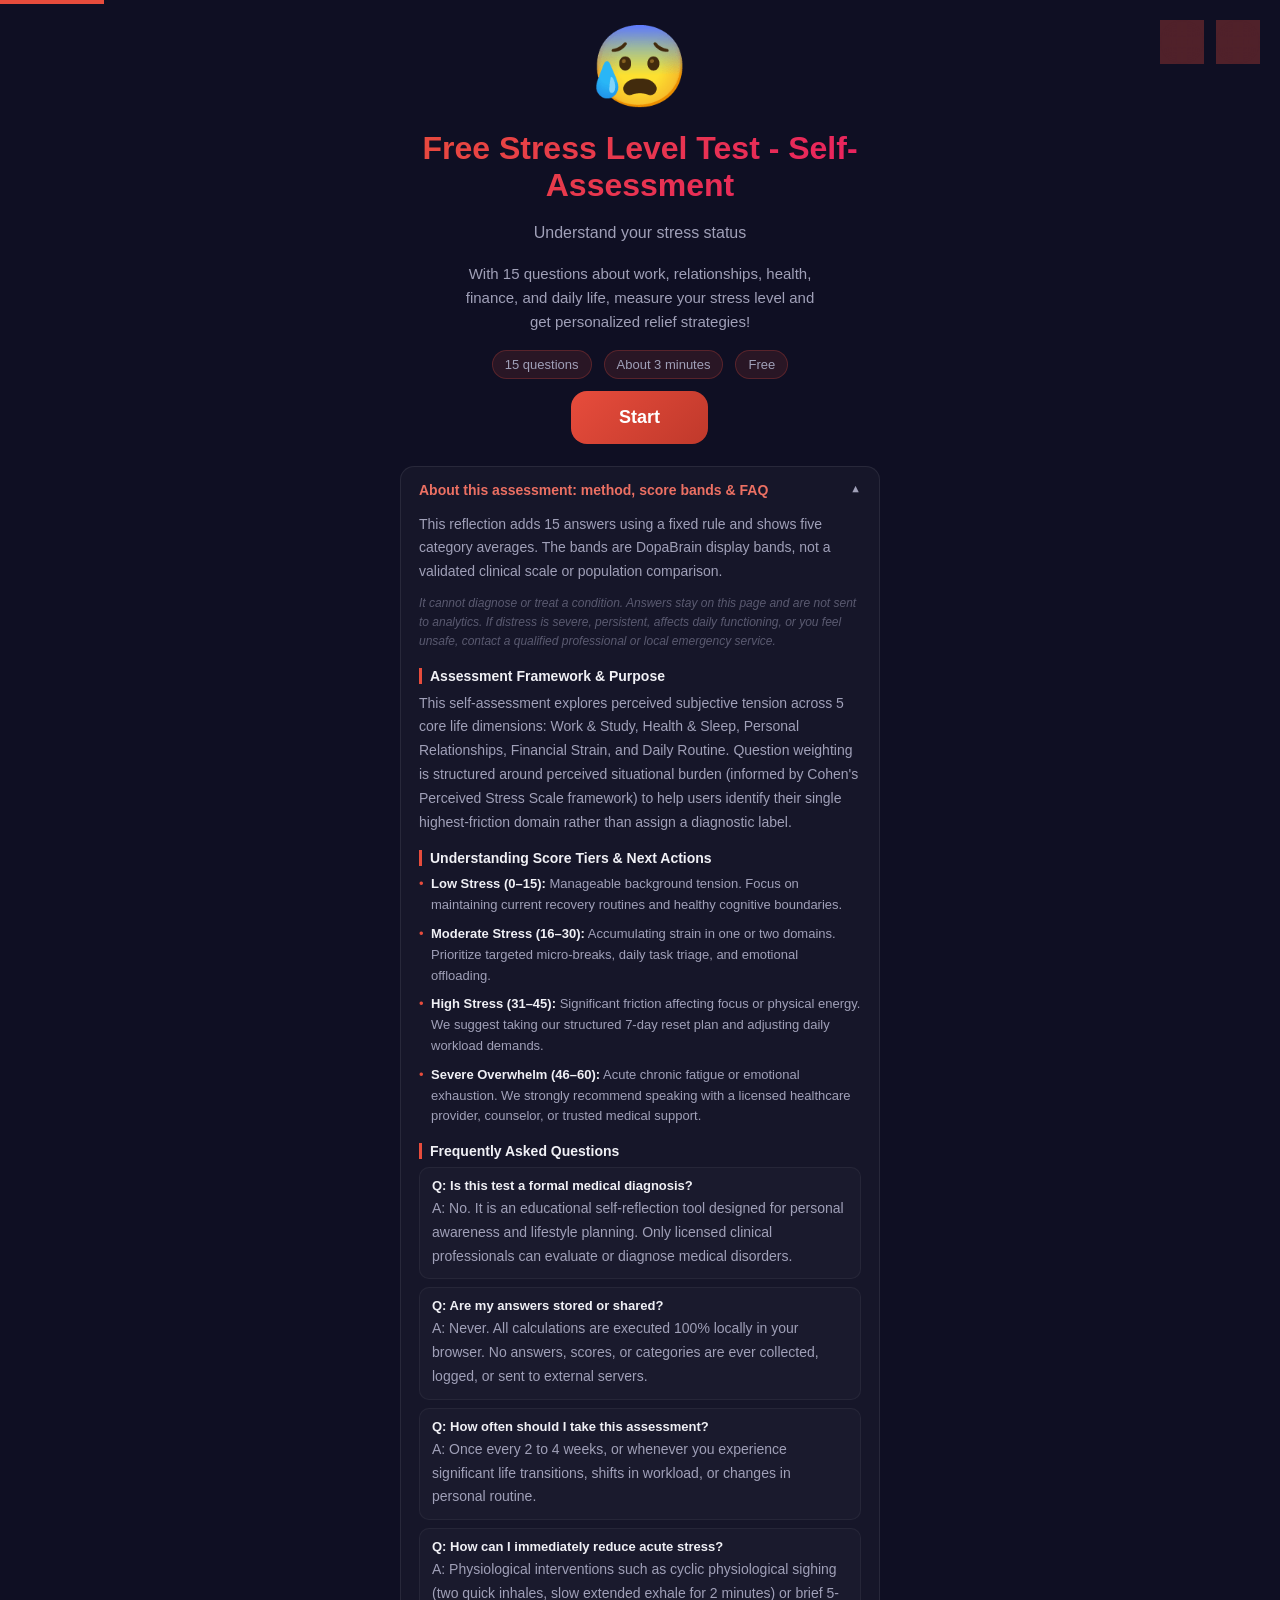
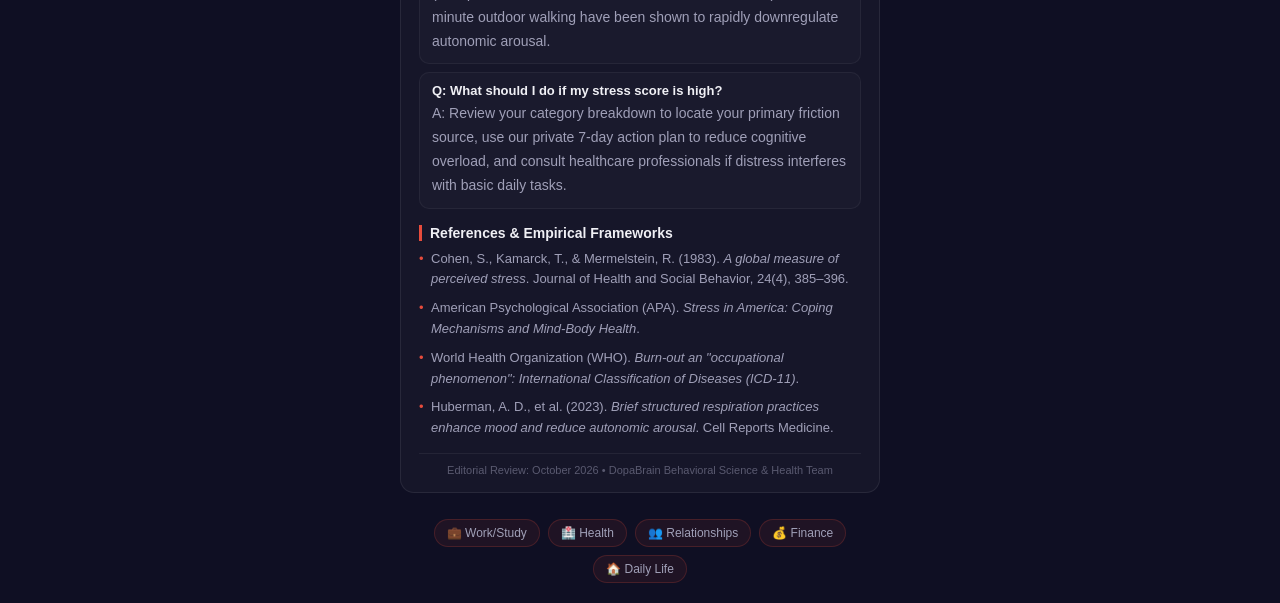
==== index.html @ 4f694a05 "fix(seo): align static Korean meta tags with lang and canonical" ====
<!DOCTYPE html>
<html lang="ko" data-stress-check-contract="2026-09-03">
<head>
    <meta charset="UTF-8">
    <meta name="viewport" content="width=device-width, initial-scale=1.0">
    <meta name="robots" content="index, follow, max-image-preview:large">

    <!-- Resource hints for external domains -->
    <link rel="preconnect" href="https://www.googletagmanager.com">
    <link rel="preconnect" href="https://pagead2.googlesyndication.com">
    <link rel="dns-prefetch" href="https://www.googletagmanager.com">
    <link rel="dns-prefetch" href="https://pagead2.googlesyndication.com">

    <title data-i18n="app.title">무료 온라인 스트레스 테스트 - 3분 스트레스 레벨 자가진단 | DopaBrain</title>
    <script>
        (() => {
            const languages = new Set(['ko','en','zh','hi','ru','ja','es','pt','id','tr','de','fr']);
            const surfaces = new Set(['zh_cognitive_distortion_primary','zh_cognitive_distortion_quick','fr_cognitive_distortion_primary','fr_cognitive_distortion_quick','es_cognitive_distortion_primary','es_cognitive_distortion_quick']);
            const sources = new Set(['doomscroll_guide_primary','doomscroll_guide_quick','doomscroll_guide_footer']);
            const incoming = new URL(location.href), clean = new URL(location.pathname, location.origin);
            const lang = incoming.searchParams.get('lang'), surface = incoming.searchParams.get('surface'), source = incoming.searchParams.get('source');
            if (languages.has(lang)) { clean.searchParams.set('lang', lang); document.documentElement.lang = lang; }
            if (sources.has(source)) clean.searchParams.set('source', source);
            if (incoming.searchParams.get('start') === '1' && surfaces.has(surface)) { clean.searchParams.set('start','1'); clean.searchParams.set('surface',surface); }
            history.replaceState({}, '', clean.pathname + clean.search);
        })();
    </script>
    <script async src="https://pagead2.googlesyndication.com/pagead/js/adsbygoogle.js?client=ca-pub-3600813755953882" crossorigin="anonymous"></script>
    <meta name="description" data-i18n="app.description" content="무료 온라인 스트레스 자가진단으로 스트레스 레벨을 확인하세요. 15문항, 즉시 결과 및 맞춤 해소법 제공. 지금 시작!">
    <meta name="keywords" content="스트레스 테스트, 스트레스 자가진단, 스트레스 지수 측정, 무료 스트레스 검사, 번아웃 테스트, 직무 스트레스, mental stress test, stress check, dopabrain">
    <meta name="theme-color" content="#00b894">
    <link rel="canonical" href="https://dopabrain.com/stress-check/">

    <!-- Open Graph -->
    <meta property="og:title" content="무료 온라인 스트레스 테스트 - 3분 스트레스 레벨 자가진단 | DopaBrain">
    <meta property="og:description" content="15개 질문으로 직장, 인간관계, 건강, 재정, 일상의 스트레스 레벨을 측정하고 맞춤형 해소법을 받으세요!">
    <meta property="og:type" content="website">
    <meta property="og:url" content="https://dopabrain.com/stress-check/">
    <meta property="og:image" content="https://dopabrain.com/portal/img/og/stress-check.png">
    <meta property="og:image:width" content="1200">
    <meta property="og:image:height" content="630">
    <meta property="og:locale" content="ko_KR">
    <meta property="og:locale:alternate" content="en_US">
    <meta property="og:locale:alternate" content="ja_JP">
    <meta property="og:locale:alternate" content="zh_CN">
    <meta property="og:locale:alternate" content="hi_IN">
    <meta property="og:locale:alternate" content="ru_RU">

    <!-- hreflang for multilingual SEO -->
    <link rel="alternate" hreflang="ko" href="https://dopabrain.com/stress-check/">
    <link rel="alternate" hreflang="en" href="https://dopabrain.com/stress-check/?lang=en">
    <link rel="alternate" hreflang="zh" href="https://dopabrain.com/stress-check/?lang=zh">
    <link rel="alternate" hreflang="hi" href="https://dopabrain.com/stress-check/?lang=hi">
    <link rel="alternate" hreflang="ru" href="https://dopabrain.com/stress-check/?lang=ru">
    <link rel="alternate" hreflang="ja" href="https://dopabrain.com/stress-check/?lang=ja">
    <link rel="alternate" hreflang="es" href="https://dopabrain.com/stress-check/?lang=es">
    <link rel="alternate" hreflang="pt" href="https://dopabrain.com/stress-check/?lang=pt">
    <link rel="alternate" hreflang="id" href="https://dopabrain.com/stress-check/?lang=id">
    <link rel="alternate" hreflang="tr" href="https://dopabrain.com/stress-check/?lang=tr">
    <link rel="alternate" hreflang="de" href="https://dopabrain.com/stress-check/?lang=de">
    <link rel="alternate" hreflang="fr" href="https://dopabrain.com/stress-check/?lang=fr">
    <link rel="alternate" hreflang="x-default" href="https://dopabrain.com/stress-check/">

    <!-- Twitter Card -->
    <meta name="twitter:card" content="summary_large_image">
    <meta name="twitter:title" content="무료 온라인 스트레스 테스트 - 3분 스트레스 레벨 자가진단 | DopaBrain">
    <meta name="twitter:description" content="15개 질문으로 직장, 인간관계, 건강, 재정, 일상의 스트레스 레벨을 측정하고 맞춤형 해소법을 받으세요!">
    <meta name="twitter:image" content="https://dopabrain.com/portal/img/og/stress-check.png">
    <meta name="twitter:site" content="@dopabrain">

    <!-- Schema.org - SoftwareApplication -->
    <script type="application/ld+json">
    {
        "@context": "https://schema.org",
        "@type": "SoftwareApplication",
        "name": "Free Online Stress Test",
        "applicationCategory": "HealthApplication",
        "description": "A private 15-question reflection that summarizes answers with a fixed rule. It is not a validated scale, diagnosis, or treatment.",
        "url": "https://dopabrain.com/stress-check/",
        "image": "https://dopabrain.com/stress-check/og-image.jpg",
        "screenshot": "https://dopabrain.com/stress-check/og-image.jpg",
        "operatingSystem": "All",
        "browserRequirements": "Requires JavaScript. Modern browser (Chrome, Safari, Firefox, Edge).",
        "author": {
            "@type": "Organization",
            "name": "DopaBrain",
            "url": "https://dopabrain.com/"
        },
        "publisher": {
            "@type": "Organization",
            "name": "DopaBrain",
            "url": "https://dopabrain.com/"
        },
        "inLanguage": ["ko", "en", "zh", "hi", "ru", "ja", "es", "pt", "id", "tr", "de", "fr"],
        "offers": {
            "@type": "Offer",
            "price": "0",
            "priceCurrency": "USD",
            "availability": "https://schema.org/InStock"
        },
        "featureList": "15-question reflection, visible scoring rule, category summary, private seven-day action plan",
        "dateModified": "2026-10-24"
    }
    </script>

    <!-- Schema.org - BreadcrumbList -->
    <script type="application/ld+json">
    {
        "@context": "https://schema.org",
        "@type": "BreadcrumbList",
        "itemListElement": [
            {
                "@type": "ListItem",
                "position": 1,
                "name": "Home",
                "item": "https://dopabrain.com/"
            },
            {
                "@type": "ListItem",
                "position": 2,
                "name": "Tests",
                "item": "https://dopabrain.com/#tests"
            },
            {
                "@type": "ListItem",
                "position": 3,
                "name": "Stress Check",
                "item": "https://dopabrain.com/stress-check/"
            }
        ]
    }
    </script>
    <!-- PWA -->
    <link rel="manifest" href="manifest.json">
    <link rel="icon" href="icon-192.svg" type="image/svg+xml">
    <link rel="apple-touch-icon" href="icon-192.svg">

    <!-- Google Analytics -->
    <script async src="https://www.googletagmanager.com/gtag/js?id=G-J8GSWM40TV"></script>
    <script>window.dataLayer=window.dataLayer||[];function gtag(){dataLayer.push(arguments);}gtag('js',new Date());gtag('config','G-J8GSWM40TV');</script>

    <!-- CSS -->
    <link rel="stylesheet" href="css/style.css">

    <!-- Preload critical scripts -->
    <link rel="preload" href="js/data.js" as="script">
    <link rel="preload" href="js/app.js" as="script">
</head>
<body>
    <!-- Skip to main content link for keyboard users -->
    <a href="#main-content" class="skip-link" data-i18n="app.skipLink">Skip to main</a>

    <div class="app-loader" id="app-loader">
        <div class="loader-content">
            <div class="loader-emoji">😰</div>
            <div class="loader-spinner"></div>
            <div class="loader-text" data-i18n="app.loading">로딩 중...</div>
        </div>
    </div>

    <!-- Theme Toggle -->
    <button id="theme-toggle" class="theme-toggle" aria-label="Toggle dark/light mode" title="Theme toggle">🌙</button>

    <!-- Language Selector -->
    <div class="language-selector">
        <button id="lang-toggle" class="lang-btn">🌐</button>
        <div id="lang-menu" class="lang-menu hidden">
            <button class="lang-option" data-lang="ko">🇰🇷 한국어</button>
            <button class="lang-option" data-lang="en">🇺🇸 English</button>
            <button class="lang-option" data-lang="zh">🇨🇳 中文</button>
            <button class="lang-option" data-lang="hi">🇮🇳 हिन्दी</button>
            <button class="lang-option" data-lang="ru">🇷🇺 Русский</button>
            <button class="lang-option" data-lang="ja">🇯🇵 日本語</button>
            <button class="lang-option" data-lang="es">🇪🇸 Español</button>
            <button class="lang-option" data-lang="pt">🇧🇷 Português</button>
            <button class="lang-option" data-lang="id">🇮🇩 Indonesia</button>
            <button class="lang-option" data-lang="tr">🇹🇷 Türkçe</button>
            <button class="lang-option" data-lang="de">🇩🇪 Deutsch</button>
            <button class="lang-option" data-lang="fr">🇫🇷 Français</button>
        </div>
    </div>

    <!-- Main Container -->
    <main class="container" id="main-content">
        <!-- Ad Banner - hidden on intro, shown on result -->

        <!-- Intro Screen -->
        <div class="screen intro-screen active" id="intro-screen">
            <div class="intro-icon">😰</div>
            <h1 class="intro-title" data-i18n="intro.title">무료 스트레스 레벨 테스트 - 자가진단</h1>
            <p class="intro-subtitle" data-i18n="intro.subtitle">당신의 스트레스 상태를 알아보세요</p>
            <p class="intro-desc" data-i18n="intro.description">15개 질문으로 직장, 인간관계, 건강, 재정, 일상의 스트레스 레벨을 측정하고 맞춤형 해소법을 받으세요!</p>

            <div class="intro-primary-actions">
                <div class="intro-meta">
                    <span data-i18n="intro.questions">15개 질문</span>
                    <span data-i18n="intro.time">약 3분</span>
                    <span data-i18n="intro.free">무료</span>
                </div>

                <button class="btn-start" id="btn-start" data-i18n="button.start">스트레스 레벨 측정하기</button>
            </div>

            <details class="about-test" open>
                <summary data-i18n="trust.summaryTitle">About this assessment: method, score bands &amp; FAQ</summary>
                <div class="about-test-body">
                    <p data-i18n="trust.rule">This reflection adds 15 answers using a fixed rule and shows five category averages. The thresholds are DopaBrain display bands, not a validated clinical scale or population comparison.</p>
                    <p class="about-test-note" data-i18n="trust.boundary">It cannot diagnose or treat a condition. Answers stay in this page and are not sent to analytics. If distress is severe, persistent, affects daily functioning, or you feel unsafe, contact a qualified professional or local emergency service.</p>

                    <h4 class="about-section-heading" data-i18n="guide.methodologyTitle">Assessment Framework &amp; Purpose</h4>
                    <p data-i18n="guide.methodologyDesc">This self-assessment explores perceived subjective tension across 5 core life dimensions: Work &amp; Study, Health &amp; Sleep, Personal Relationships, Financial Strain, and Daily Routine. Question weighting is structured around perceived situational burden (informed by Cohen's Perceived Stress Scale framework) to help users identify their single highest-friction domain rather than assign a diagnostic label.</p>

                    <h4 class="about-section-heading" data-i18n="guide.bandsTitle">Understanding Score Tiers &amp; Next Actions</h4>
                    <ul class="about-guide-list">
                        <li><strong data-i18n="guide.bandLowTitle">Low Stress (0–15):</strong> <span data-i18n="guide.bandLowDesc">Manageable background tension. Focus on maintaining current recovery routines and healthy cognitive boundaries.</span></li>
                        <li><strong data-i18n="guide.bandModerateTitle">Moderate Stress (16–30):</strong> <span data-i18n="guide.bandModerateDesc">Accumulating strain in one or two domains. Prioritize targeted micro-breaks, daily task triage, and emotional offloading.</span></li>
                        <li><strong data-i18n="guide.bandHighTitle">High Stress (31–45):</strong> <span data-i18n="guide.bandHighDesc">Significant friction affecting focus or physical energy. We suggest taking our structured 7-day reset plan and adjusting daily workload demands.</span></li>
                        <li><strong data-i18n="guide.bandSevereTitle">Severe Overwhelm (46–60):</strong> <span data-i18n="guide.bandSevereDesc">Acute chronic fatigue or emotional exhaustion. We strongly recommend speaking with a licensed healthcare provider, counselor, or trusted medical support.</span></li>
                    </ul>

                    <h4 class="about-section-heading" data-i18n="guide.faqTitle">Frequently Asked Questions</h4>
                    <div class="about-faq-item">
                        <strong class="about-faq-q" data-i18n="guide.faq1Q">Q: Is this test a formal medical diagnosis?</strong>
                        <p class="about-faq-a" data-i18n="guide.faq1A">A: No. It is an educational self-reflection tool designed for personal awareness and lifestyle planning. Only licensed clinical professionals can evaluate or diagnose medical disorders.</p>
                    </div>
                    <div class="about-faq-item">
                        <strong class="about-faq-q" data-i18n="guide.faq2Q">Q: Are my answers stored or shared?</strong>
                        <p class="about-faq-a" data-i18n="guide.faq2A">A: Never. All calculations are executed 100% locally in your browser. No answers, scores, or categories are ever collected, logged, or sent to external servers.</p>
                    </div>
                    <div class="about-faq-item">
                        <strong class="about-faq-q" data-i18n="guide.faq3Q">Q: How often should I take this assessment?</strong>
                        <p class="about-faq-a" data-i18n="guide.faq3A">A: Once every 2 to 4 weeks, or whenever you experience significant life transitions, shifts in workload, or changes in personal routine.</p>
                    </div>
                    <div class="about-faq-item">
                        <strong class="about-faq-q" data-i18n="guide.faq4Q">Q: How can I immediately reduce acute stress?</strong>
                        <p class="about-faq-a" data-i18n="guide.faq4A">A: Physiological interventions such as cyclic physiological sighing (two quick inhales, slow extended exhale for 2 minutes) or brief 5-minute outdoor walking have been shown to rapidly downregulate autonomic arousal.</p>
                    </div>
                    <div class="about-faq-item">
                        <strong class="about-faq-q" data-i18n="guide.faq5Q">Q: What should I do if my stress score is high?</strong>
                        <p class="about-faq-a" data-i18n="guide.faq5A">A: Review your category breakdown to locate your primary friction source, use our private 7-day action plan to reduce cognitive overload, and consult healthcare professionals if distress interferes with basic daily tasks.</p>
                    </div>

                    <h4 class="about-section-heading" data-i18n="guide.referencesTitle">References &amp; Empirical Frameworks</h4>
                    <ul class="about-guide-list">
                        <li>Cohen, S., Kamarck, T., &amp; Mermelstein, R. (1983). <em>A global measure of perceived stress</em>. Journal of Health and Social Behavior, 24(4), 385–396.</li>
                        <li>American Psychological Association (APA). <em>Stress in America: Coping Mechanisms and Mind-Body Health</em>.</li>
                        <li>World Health Organization (WHO). <em>Burn-out an "occupational phenomenon": International Classification of Diseases (ICD-11)</em>.</li>
                        <li>Huberman, A. D., et al. (2023). <em>Brief structured respiration practices enhance mood and reduce autonomic arousal</em>. Cell Reports Medicine.</li>
                    </ul>

                    <div class="about-review-meta">
                        <span data-i18n="guide.reviewDate">Editorial Review: October 2026</span> • 
                        <span data-i18n="guide.reviewTeam">DopaBrain Behavioral Science &amp; Health Team</span>
                    </div>
                </div>
            </details>

            <div class="category-preview">
                <span data-i18n="stress.cat_work">💼 직장/학업</span>
                <span data-i18n="stress.cat_health">🏥 건강</span>
                <span data-i18n="stress.cat_relations">👥 인간관계</span>
                <span data-i18n="stress.cat_finance">💰 재정</span>
                <span data-i18n="stress.cat_daily">🏠 일상생활</span>
            </div>
        </div>

        <!-- Question Screen -->
        <div class="screen question-screen" id="question-screen">
            <div class="progress-area">
                <div class="progress-bar">
                    <div class="progress-fill" id="progress-fill"></div>
                </div>
                <div class="progress-text" id="progress-text">1 / 15</div>
            </div>

            <div class="question-card">
                <div class="q-text" id="question-text" data-i18n="message.questionLoading">질문이 로드됩니다...</div>
                <div class="q-category" id="q-category" data-i18n="categories.workStudy">직장/학업</div>
                <div class="q-options" id="q-options"></div>
            </div>
        </div>

        <!-- Loading Screen -->
        <div class="screen loading-screen" id="loading-screen">
            <div class="loading-icon">🧠</div>
            <div class="loading-bar">
                <div class="loading-fill" id="loading-fill"></div>
            </div>
            <div class="loading-text" data-i18n="loading.analyzing">분석 중...</div>
        </div>

        <!-- Result Screen -->
        <div class="screen result-screen" id="result-screen">
            <h2 class="result-title" data-i18n="result.title">당신의 스트레스 레벨</h2>

            <div class="result-emoji" id="result-emoji">😰</div>
            <div class="result-level-title" id="result-level-title">보통</div>
            <div class="result-level-subtitle" id="result-level-subtitle">스트레스 설명</div>
            <div class="result-desc" id="result-desc">스트레스 분석 결과</div>
            <p class="about-test-note" data-i18n="trust.resultBoundary">This is an answer summary, not a diagnosis, severity scale, or population comparison.</p>

            <div class="result-primary-action" id="result-primary-action">
                <a class="btn-action-plan" id="btn-action-plan" href="plan.html?lang=en&amp;source=stress_result" data-i18n="button.actionPlan">Build my private 7-day plan</a>
            </div>

            <!-- Category Analysis -->
            <div class="detail-section">
                <h3 data-i18n="result.categoryAnalysis">카테고리별 분석</h3>
                <div class="radar-list" id="radar-list"></div>
            </div>

            <!-- Stress Relief Tips -->
            <div class="detail-section">
                <h3 data-i18n="result.reliefTips">스트레스 해소 팁</h3>
                <ul id="relief-tips-list"></ul>
            </div>

            <!-- Action Buttons -->
            <div class="action-buttons">
                <button class="btn-retry" id="btn-retry" data-i18n="button.retry">🔄 다시하기</button>
            </div>

            <!-- Best Next Step Hero Funnel Card -->
            <div class="next-step-card" id="next-step-card">
                <p class="next-step-label" data-i18n="result.recommendedNext">Recommended Next Step</p>
                <div class="next-step-main">
                    <span class="next-step-emoji" id="next-step-emoji" aria-hidden="true">🧠</span>
                    <div class="next-step-content">
                        <h4 class="next-step-title" id="next-step-title">HSP Test</h4>
                        <p class="next-step-desc" id="next-step-desc">High stress often stems from sensory processing sensitivity. Check your sensitivity profile.</p>
                    </div>
                </div>
                <a href="/hsp-test/" class="next-step-cta" id="next-step-cta" data-related-key="hsp-test">
                    <span id="next-step-cta-text">Take HSP Test &rarr;</span>
                </a>
            </div>

            <!-- Related Tests -->
            <div class="related-tests">
              <h3 data-i18n="result.moreTests">Explore More Tests</h3>
              <div class="related-grid">
                <a href="/future-self/" class="related-card" style="--card-color: #0ea5e9">
                  <span class="related-emoji">🔮</span>
                  <span class="related-name" data-i18n="related.futureSelf">Future Self</span>
                </a>
                <a href="/hsp-test/" class="related-card" style="--card-color: #7c3aed">
                  <span class="related-emoji">🧠</span>
                  <span class="related-name" data-i18n="related.hspTest">HSP Test</span>
                </a>
                <a href="/stress-type/" class="related-card" style="--card-color: #f97316">
                  <span class="related-emoji">⚡</span>
                  <span class="related-name" data-i18n="related.stressType">Stress Type</span>
                </a>
                <a href="/attachment-style/" class="related-card" style="--card-color: #e879a0">
                  <span class="related-emoji">💖</span>
                  <span class="related-name" data-i18n="related.attachmentStyle">Attachment Style</span>
                </a>
              </div>
            </div>

        </div>

    </main>

    <!-- Service Worker Registration -->
    <script>
        if ('serviceWorker' in navigator) {
            navigator.serviceWorker.register('sw.js').catch(() => {});
        }
    </script>

    <!-- i18n & App -->
    <script src="js/i18n.js" defer></script>
    <script src="js/data.js" defer></script>
    <script src="js/app.js" defer></script>

</body>
</html>
---- css/style.css ----
:root {
    --primary: #e74c3c;
    --primary-light: #ec7063;
    --success: #2ecc71;
    --bg: #0f0f23;
    --surface: rgba(255,255,255,0.06);
    --border: rgba(255,255,255,0.08);
    --text: #f0f0f5;
    --text-sec: #a0a0b8;
    --text-dim: #5a5a70;
}

/* Light Mode */
[data-theme="light"] {
    --bg: #f5f5fa;
    --surface: rgba(0,0,0,0.06);
    --border: rgba(0,0,0,0.08);
    --text: #1a1a2e;
    --text-sec: #5a5a70;
    --text-dim: #a0a0b8;
}

[data-theme="light"] .option-btn {
    background: rgba(0,0,0,0.04);
    border-color: rgba(0,0,0,0.1);
    color: var(--text);
}
[data-theme="light"] .option-btn:hover {
    background: rgba(231,76,60,0.1);
    border-color: rgba(231,76,60,0.3);
}
[data-theme="light"] .option-btn.selected {
    background: rgba(231,76,60,0.12);
    border-color: var(--primary);
}
[data-theme="light"] .progress-bar {
    box-shadow: 0 2px 8px rgba(231,76,60,0.1);
}
[data-theme="light"] .radar-bar-bg {
    background: rgba(0,0,0,0.08);
}
[data-theme="light"] .detail-section {
    background: rgba(0,0,0,0.03);
    border-color: rgba(0,0,0,0.08);
}
[data-theme="light"] .lang-btn,
[data-theme="light"] .theme-toggle {
    background: rgba(0,0,0,0.05);
    border-color: rgba(0,0,0,0.1);
    color: var(--text);
}
[data-theme="light"] .lang-btn:hover,
[data-theme="light"] .theme-toggle:hover {
    background: rgba(231,76,60,0.1);
}
[data-theme="light"] .lang-menu {
    background: rgba(245,245,250,0.98);
    border-color: rgba(0,0,0,0.1);
    box-shadow: 0 8px 32px rgba(0,0,0,0.12);
}
[data-theme="light"] .lang-option {
    color: var(--text-sec);
}
[data-theme="light"] .lang-option:hover {
    background: rgba(231,76,60,0.08);
    color: var(--text);
}
[data-theme="light"] .rec-card {
    background: rgba(0,0,0,0.03);
    border-color: rgba(0,0,0,0.08);
}
[data-theme="light"] .rec-card:hover {
    background: rgba(231,76,60,0.06);
    border-color: rgba(231,76,60,0.2);
}
[data-theme="light"] .app-loader {
    background: #f5f5fa;
}
[data-theme="light"] ::-webkit-scrollbar-track {
    background: #f0f0f5;
}
[data-theme="light"] ::-webkit-scrollbar-thumb {
    background: rgba(0,0,0,0.15);
}

* { margin: 0; padding: 0; box-sizing: border-box; }

body {
    font-family: -apple-system, BlinkMacSystemFont, 'Segoe UI', sans-serif;
    background: var(--bg);
    color: var(--text);
    min-height: 100vh;
    overflow-x: hidden;
}

.container {
    display: flex;
    flex-direction: column;
    align-items: center;
    justify-content: center;
    min-height: 100vh;
    padding: 20px;
}

.screen {
    display: none;
    width: 100%;
    max-width: 480px;
    animation: fadeIn 0.4s ease-out;
}

.screen.active {
    display: flex;
    flex-direction: column;
    align-items: center;
    justify-content: center;
    min-height: 100vh;
}

/* Animations */
@keyframes fadeIn { 0% { opacity: 0; } 100% { opacity: 1; } }
@keyframes slideInDown { 0% { opacity: 0; transform: translateY(-20px); } 100% { opacity: 1; transform: translateY(0); } }
@keyframes slideInUp { 0% { opacity: 0; transform: translateY(20px); } 100% { opacity: 1; transform: translateY(0); } }
@keyframes scaleInUp { 0% { opacity: 0; transform: scale(0.8) translateY(20px); } 100% { opacity: 1; transform: scale(1) translateY(0); } }
@keyframes bounce { 0%, 100% { transform: translateY(0); } 50% { transform: translateY(-8px); } }
@keyframes brainFloat { 0%,100% { transform: translateY(0) scale(1); } 50% { transform: translateY(-15px) scale(1.05); } }
@keyframes shimmer { 0% { transform: translateX(-100%); } 100% { transform: translateX(100%); } }
@keyframes fadeUp { from { opacity: 0; transform: translateY(15px); } to { opacity: 1; transform: translateY(0); } }
@keyframes slideIn { from { opacity: 0; transform: translateX(30px); } to { opacity: 1; transform: translateX(0); } }
@keyframes cta-pulse {
    0% { transform: scale(1); box-shadow: 0 4px 15px rgba(231, 76, 60, 0.3); }
    50% { transform: scale(1.03); box-shadow: 0 6px 25px rgba(231, 76, 60, 0.5); }
    100% { transform: scale(1); box-shadow: 0 4px 15px rgba(231, 76, 60, 0.3); }
}

@media (prefers-reduced-motion: reduce) {
    .btn-start {
        animation: none !important;
    }
}

/* === INTRO SCREEN === */
.intro-screen {
    gap: 16px;
    justify-content: center;
    text-align: center;
}

.intro-icon {
    font-size: 80px;
    animation: brainFloat 3s ease-in-out infinite;
}

.intro-title {
    font-size: 32px;
    font-weight: 800;
    background: linear-gradient(135deg, var(--primary), #e91e63);
    -webkit-background-clip: text;
    -webkit-text-fill-color: transparent;
    background-clip: text;
    animation: slideInDown 0.4s ease-out;
}

.intro-subtitle {
    color: var(--text-sec);
    font-size: 16px;
    line-height: 1.6;
    animation: slideInUp 0.4s ease-out 0.05s both;
}

.intro-desc {
    color: var(--text-sec);
    font-size: 15px;
    line-height: 1.6;
    max-width: 360px;
    white-space: pre-line;
    animation: slideInUp 0.4s ease-out 0.1s both;
}

.intro-primary-actions {
    display: flex;
    flex-direction: column;
    align-items: center;
    gap: 12px;
    width: 100%;
    animation: slideInUp 0.4s ease-out 0.12s both;
}

.intro-meta {
    display: flex;
    gap: 12px;
    color: var(--text-sec);
    font-size: 13px;
    justify-content: center;
    flex-wrap: wrap;
}

.intro-meta span {
    background: rgba(231,76,60,0.12);
    border: 1px solid rgba(231,76,60,0.25);
    padding: 6px 12px;
    border-radius: 20px;
}

.btn-start {
    padding: 16px 48px;
    font-size: 18px;
    font-weight: 700;
    color: #fff;
    background: linear-gradient(135deg, var(--primary), #c0392b);
    border: none;
    border-radius: 16px;
    cursor: pointer;
    transition: all 0.3s ease;
    min-height: 52px;
    animation: scaleInUp 0.4s ease-out 0s both, cta-pulse 2.5s ease-in-out 0.5s infinite;
    position: relative;
    overflow: hidden;
}

.btn-start::before {
    content: '';
    position: absolute;
    top: -50%;
    left: -50%;
    width: 200%;
    height: 200%;
    background: radial-gradient(circle, rgba(255,255,255,0.3) 0%, transparent 70%);
    opacity: 0;
    transition: opacity 0.3s;
}

.btn-start:hover::before { opacity: 1; }
.btn-start:hover {
    transform: scale(1.05);
    box-shadow: 0 12px 40px rgba(231,76,60,0.5), inset 0 0 20px rgba(255,255,255,0.1);
}

.btn-start:active { transform: scale(0.98); }

.about-test {
    width: 100%;
    max-width: 480px;
    margin: 6px auto 0;
    border: 1px solid rgba(255,255,255,0.08);
    border-radius: 14px;
    background: rgba(255,255,255,0.03);
    text-align: left;
    overflow: hidden;
    animation: slideInUp 0.4s ease-out 0.16s both;
}

.about-test summary {
    display: flex;
    align-items: center;
    gap: 8px;
    min-height: 46px;
    padding: 13px 18px;
    color: var(--primary-light);
    cursor: pointer;
    font-size: 14px;
    font-weight: 700;
    list-style: none;
}

.about-test summary::-webkit-details-marker {
    display: none;
}

.about-test summary::after {
    content: '\25BC';
    margin-left: auto;
    color: var(--text-sec);
    font-size: 11px;
    transition: transform 0.25s ease;
}

.about-test[open] summary::after {
    transform: rotate(180deg);
}

.about-test-body {
    padding: 0 18px 16px;
}

.about-test-body p {
    margin: 0 0 10px;
    color: var(--text-sec);
    font-size: 14px;
    line-height: 1.7;
}

.about-test-body .about-test-note {
    margin-bottom: 0;
    color: var(--text-dim);
    font-size: 12px;
    font-style: italic;
    line-height: 1.6;
}

.category-preview {
    display: flex;
    justify-content: center;
    gap: 8px;
    flex-wrap: wrap;
    margin: 10px 0 0;
    animation: slideInUp 0.4s ease-out 0.18s both;
}

.category-preview span {
    padding: 6px 12px;
    border: 1px solid rgba(231,76,60,0.2);
    border-radius: 20px;
    background: rgba(231,76,60,0.08);
    color: var(--text-sec);
    font-size: 12px;
}

/* === QUESTION SCREEN === */
.question-screen {
    justify-content: flex-start;
    padding-top: 40px;
    gap: 20px;
}

.progress-area {
    width: 100%;
    animation: slideInDown 0.5s ease-out;
}

.progress-bar {
    width: 100%;
    height: 8px;
    background: var(--surface);
    border-radius: 4px;
    overflow: hidden;
    box-shadow: 0 2px 8px rgba(231,76,60,0.15);
}

.progress-fill {
    height: 100%;
    background: linear-gradient(90deg, var(--primary), #e91e63);
    transition: width 0.5s cubic-bezier(0.25, 0.46, 0.45, 0.94);
    border-radius: 4px;
    position: relative;
}

.progress-fill::after {
    content: '';
    position: absolute;
    top: 0;
    right: 0;
    width: 100%;
    height: 100%;
    background: linear-gradient(90deg, transparent, rgba(255,255,255,0.3), transparent);
    animation: shimmer 2s infinite;
}

.progress-text {
    text-align: center;
    color: var(--text-sec);
    font-size: 14px;
    margin-top: 8px;
    font-weight: 600;
}

.question-card {
    width: 100%;
    animation: slideIn 0.4s ease;
    gap: 16px;
}

.q-text {
    font-size: 20px;
    font-weight: 700;
    text-align: center;
    line-height: 1.5;
}

.q-category {
    font-size: 12px;
    color: var(--text-sec);
    text-align: center;
    background: rgba(231,76,60,0.12);
    padding: 4px 12px;
    border-radius: 12px;
    display: inline-block;
    margin: 0 auto;
}

.q-options {
    display: flex;
    flex-direction: column;
    gap: 12px;
    margin-top: 12px;
}

.option-btn {
    display: flex;
    align-items: center;
    gap: 12px;
    width: 100%;
    padding: 16px 20px;
    background: var(--surface);
    border: 1px solid var(--border);
    border-radius: 14px;
    color: var(--text);
    font-size: 15px;
    cursor: pointer;
    transition: all 0.25s cubic-bezier(0.25, 0.46, 0.45, 0.94);
    text-align: left;
    min-height: 48px;
    position: relative;
    overflow: hidden;
}

.option-btn::before {
    content: '';
    position: absolute;
    top: 0;
    left: -100%;
    width: 100%;
    height: 100%;
    background: radial-gradient(circle, rgba(231,76,60,0.2) 0%, transparent 70%);
    transition: left 0.3s ease;
}

.option-btn:hover {
    background: rgba(231,76,60,0.15);
    border-color: var(--primary);
    transform: translateX(4px);
    box-shadow: 0 4px 15px rgba(231,76,60,0.2);
}

.option-btn:hover::before { left: 100%; }

.option-btn.selected {
    background: rgba(231,76,60,0.25);
    border-color: var(--primary);
    transform: scale(0.97);
    box-shadow: 0 0 20px rgba(231,76,60,0.3);
}

.option-btn:disabled {
    opacity: 0.5;
    cursor: default;
    background: rgba(255,255,255,0.02);
}

.opt-emoji { font-size: 22px; flex-shrink: 0; }
.opt-text { flex: 1; }

/* === LOADING SCREEN === */
.loading-screen {
    text-align: center;
    gap: 24px;
}

.loading-icon {
    font-size: 72px;
    animation: brainFloat 2s ease-in-out infinite;
}

.loading-bar {
    width: 280px;
    height: 6px;
    background: var(--surface);
    border-radius: 3px;
    overflow: hidden;
}

.loading-fill {
    height: 100%;
    background: linear-gradient(90deg, var(--primary), #e91e63);
    transition: width 0.3s ease;
    border-radius: 3px;
}

.loading-text {
    color: var(--text-sec);
    font-size: 15px;
}

/* === RESULT SCREEN === */
.result-screen {
    justify-content: flex-start;
    padding-top: 24px;
    gap: 0;
}

.result-title {
    font-size: 24px;
    font-weight: 800;
    text-align: center;
    margin-bottom: 20px;
    animation: slideInDown 0.5s ease-out;
}

/* Gauge */
.gauge-area {
    display: flex;
    justify-content: center;
    margin: 20px 0;
    animation: fadeUp 0.5s ease-out 0.1s both;
}

.gauge-ring {
    width: 180px;
    height: 180px;
    border-radius: 50%;
    display: flex;
    align-items: center;
    justify-content: center;
    position: relative;
}

#gauge-fill {
    width: 180px;
    height: 180px;
    border-radius: 50%;
    display: flex;
    align-items: center;
    justify-content: center;
    background: conic-gradient(var(--primary) 0deg, var(--primary) 0deg, rgba(255,255,255,0.08) 0deg);
    transition: background 1.2s ease;
}

.gauge-inner {
    width: 140px;
    height: 140px;
    border-radius: 50%;
    background: var(--bg);
    display: flex;
    flex-direction: column;
    align-items: center;
    justify-content: center;
    border: 2px solid var(--surface);
}

.gauge-percent {
    font-size: 42px;
    font-weight: 900;
    color: var(--text);
}

.gauge-label {
    font-size: 12px;
    color: var(--text-sec);
    margin-top: 2px;
}

.result-emoji {
    font-size: 56px;
    text-align: center;
    margin: 16px 0 8px;
    animation: fadeUp 0.5s ease-out 0.2s both;
}

.result-level-title {
    font-size: 26px;
    font-weight: 800;
    text-align: center;
    animation: fadeUp 0.5s ease-out 0.25s both;
}

.result-level-subtitle {
    font-size: 15px;
    color: var(--text-sec);
    text-align: center;
    margin-bottom: 16px;
    animation: fadeUp 0.5s ease-out 0.3s both;
}

.result-desc {
    font-size: 14px;
    color: var(--text-sec);
    line-height: 1.7;
    text-align: center;
    padding: 0 8px;
    margin-bottom: 20px;
    animation: fadeUp 0.5s ease-out 0.35s both;
}

.detail-section {
    width: 100%;
    max-width: 480px;
    background: var(--surface);
    border: 1px solid var(--border);
    border-radius: 16px;
    padding: 20px;
    margin-bottom: 12px;
    animation: fadeUp 0.5s ease;
}

.detail-section h3 {
    font-size: 16px;
    margin-bottom: 12px;
    font-weight: 700;
}

.detail-section ul {
    list-style: none;
}

.detail-section li {
    padding: 6px 0;
    font-size: 14px;
    color: var(--text-sec);
    border-bottom: 1px solid var(--border);
    line-height: 1.5;
}

.detail-section li:last-child {
    border-bottom: none;
}

.detail-section li::before {
    content: '✓';
    color: var(--success);
    margin-right: 8px;
    font-weight: 700;
}

/* Radar bars */
.radar-list {
    display: flex;
    flex-direction: column;
    gap: 12px;
}

.radar-item {
    display: flex;
    align-items: center;
    gap: 8px;
}

.radar-label {
    font-size: 13px;
    color: var(--text-sec);
    min-width: 100px;
    white-space: nowrap;
}

.radar-bar-bg {
    flex: 1;
    height: 10px;
    background: rgba(255,255,255,0.06);
    border-radius: 5px;
    overflow: hidden;
}

.radar-bar {
    height: 100%;
    background: linear-gradient(90deg, var(--primary), #e91e63);
    border-radius: 5px;
    transition: width 1s ease;
}

.radar-value {
    font-size: 13px;
    font-weight: 700;
    min-width: 40px;
    text-align: right;
    color: var(--primary-light);
}

/* Premium button */
.btn-action-plan {
    width: 100%;
    max-width: 480px;
    padding: 16px;
    font-size: 16px;
    font-weight: 700;
    color: #fff;
    background: linear-gradient(135deg, #f39c12, #e67e22);
    border: none;
    border-radius: 14px;
    cursor: pointer;
    transition: all 0.3s ease;
    margin: 12px 0;
    min-height: 52px;
    position: relative;
    overflow: hidden;
    animation: slideInUp 0.6s ease-out 0.2s both;
}

.btn-action-plan::before {
    content: '';
    position: absolute;
    top: -50%;
    left: -50%;
    width: 200%;
    height: 200%;
    background: radial-gradient(circle, rgba(255,255,255,0.4) 0%, transparent 70%);
    opacity: 0;
    transition: opacity 0.3s;
}

.btn-action-plan:hover::before { opacity: 1; }
.btn-action-plan:hover {
    transform: scale(1.04);
    box-shadow: 0 10px 35px rgba(243,156,18,0.5);
}

.btn-action-plan:active { transform: scale(0.98); }

.result-primary-action {
    max-width: 520px;
    margin: 24px auto 30px;
    padding: 18px;
    border: 1px solid rgba(0, 184, 148, 0.42);
    border-radius: 16px;
    background: rgba(0, 184, 148, 0.09);
}

.result-primary-action .btn-action-plan {
    display: flex;
    align-items: center;
    justify-content: center;
    width: 100%;
    min-height: 52px;
    margin: 0;
    text-decoration: none;
}

/* Action buttons */
.action-buttons {
    display: flex;
    gap: 10px;
    width: 100%;
    max-width: 480px;
    margin: 8px 0;
    flex-wrap: wrap;
    animation: slideInUp 0.6s ease-out 0.25s both;
}

.btn-share, .btn-save-image, .btn-retry {
    flex: 1;
    min-width: 120px;
    padding: 14px 12px;
    font-size: 14px;
    font-weight: 600;
    color: var(--text);
    background: var(--surface);
    border: 1px solid var(--border);
    border-radius: 12px;
    cursor: pointer;
    transition: all 0.25s ease;
    min-height: 48px;
    position: relative;
}

.btn-share:hover, .btn-save-image:hover, .btn-retry:hover {
    background: rgba(231,76,60,0.15);
    border-color: var(--primary);
    transform: translateY(-2px);
    box-shadow: 0 4px 15px rgba(231,76,60,0.15);
}

/* Ad overlay */
.ad-overlay {
    display: none;
    position: fixed;
    top: 0;
    left: 0;
    width: 100%;
    height: 100%;
    background: rgba(0,0,0,0.9);
    z-index: 1000;
    align-items: center;
    justify-content: center;
    flex-direction: column;
    gap: 20px;
}

.ad-overlay.active { display: flex; }

.ad-modal {
    text-align: center;
    color: var(--text);
}

.ad-modal p {
    font-size: 14px;
    color: var(--text-sec);
    margin-bottom: 16px;
}

.ad-placeholder {
    width: 300px;
    height: 250px;
    background: var(--surface);
    border-radius: 12px;
    display: flex;
    align-items: center;
    justify-content: center;
    color: var(--text-dim);
    font-size: 13px;
    margin: 0 auto 16px;
}

#ad-countdown {
    font-size: 32px;
    font-weight: 700;
    color: var(--primary-light);
}

#ad-close {
    display: none;
    padding: 14px 40px;
    font-size: 15px;
    font-weight: 600;
    color: #fff;
    background: var(--primary);
    border: none;
    border-radius: 12px;
    cursor: pointer;
    min-height: 48px;
}

/* Best Next Step Hero Card */
.next-step-card {
  width: 100%;
  max-width: 480px;
  background: var(--surface);
  border: 1px solid var(--border);
  border-radius: 16px;
  padding: 18px;
  margin: 20px auto 14px;
  box-sizing: border-box;
  text-align: left;
  transition: border-color 0.25s, transform 0.25s;
}

.next-step-card:hover {
  border-color: var(--primary);
}

.next-step-label {
  font-size: 12px;
  font-weight: 700;
  text-transform: uppercase;
  color: var(--primary-light, #ff7675);
  margin-bottom: 12px;
  letter-spacing: 0.8px;
}

.next-step-main {
  display: flex;
  align-items: center;
  gap: 14px;
  margin-bottom: 16px;
}

.next-step-emoji {
  display: flex;
  align-items: center;
  justify-content: center;
  width: 48px;
  height: 48px;
  min-width: 48px;
  border-radius: 12px;
  background: rgba(231, 76, 60, 0.12);
  font-size: 26px;
  flex-shrink: 0;
}

.next-step-content {
  flex: 1;
  min-width: 0;
}

.next-step-title {
  font-size: 17px;
  font-weight: 700;
  color: var(--text);
  margin: 0 0 4px;
  line-height: 1.3;
}

.next-step-desc {
  margin: 0;
  color: var(--text-sec);
  font-size: 13px;
  line-height: 1.45;
}

.next-step-cta {
  display: flex;
  min-height: 48px;
  align-items: center;
  justify-content: center;
  border-radius: 12px;
  background: linear-gradient(135deg, var(--primary), #e91e63);
  color: #fff;
  font-size: 15px;
  font-weight: 700;
  text-decoration: none;
  box-sizing: border-box;
  padding: 12px 18px;
  transition: transform 0.2s, box-shadow 0.2s;
  cursor: pointer;
  width: 100%;
  text-align: center;
}

.next-step-cta:hover {
  transform: translateY(-2px);
  box-shadow: 0 6px 20px rgba(231, 76, 60, 0.35);
}

.next-step-cta:active {
  transform: scale(0.98);
}

/* Related Tests Section */
.related-tests {
  width: 100%;
  max-width: 480px;
  margin-top: 24px;
  padding-top: 20px;
  border-top: 1px solid rgba(255,255,255,0.1);
}
.related-tests h3 {
  font-size: 16px;
  color: var(--text-sec);
  margin-bottom: 12px;
  text-align: center;
}
.related-grid {
  display: grid;
  grid-template-columns: 1fr 1fr;
  gap: 10px;
}
.related-card {
  display: flex;
  flex-direction: column;
  align-items: center;
  gap: 6px;
  padding: 14px 8px;
  background: var(--surface);
  border: 1px solid var(--border);
  border-radius: 12px;
  text-decoration: none;
  color: var(--text);
  transition: transform 0.2s, border-color 0.2s;
}
.related-card:hover {
  transform: translateY(-2px);
  border-color: var(--card-color, var(--primary));
}
.related-emoji { font-size: 28px; }
.related-name {
  font-size: 12px;
  font-weight: 600;
  text-align: center;
  color: var(--text-sec);
}
[data-theme="light"] .related-card {
  background: rgba(0,0,0,0.04);
  border-color: rgba(0,0,0,0.1);
}
[data-theme="light"] .related-card:hover {
  background: rgba(0,0,0,0.06);
}

/* Percentile stat */
.percentile-stat {
  text-align: center;
  margin: 16px 0 0;
  font-size: 13px;
  color: var(--text-sec);
  max-width: 480px;
}
.percentile-stat strong {
  color: var(--primary-light);
  font-size: 15px;
}

/* === RECOMMENDATIONS === */
.recommendations-section {
    width: 100%;
    max-width: 480px;
    margin-top: 24px;
    padding: 0 4px;
    animation: slideInUp 0.6s ease-out 0.3s both;
}

.rec-title {
    font-size: 15px;
    font-weight: 700;
    color: var(--text-sec);
    margin-bottom: 12px;
    text-align: center;
    letter-spacing: 0.5px;
}

.rec-grid {
    display: flex;
    flex-direction: column;
    gap: 10px;
}

.rec-card {
    display: flex;
    align-items: center;
    gap: 14px;
    padding: 14px 16px;
    background: var(--surface);
    border: 1px solid var(--border);
    border-radius: 16px;
    text-decoration: none;
    color: var(--text);
    transition: all 0.3s cubic-bezier(0.25, 0.46, 0.45, 0.94);
    cursor: pointer;
}

.rec-card:hover, .rec-card:active {
    background: rgba(255,255,255,0.1);
    border-color: var(--primary);
    transform: translateY(-3px);
    box-shadow: 0 6px 20px rgba(231,76,60,0.2);
}

.rec-icon {
    font-size: 28px;
    flex-shrink: 0;
    width: 40px;
    text-align: center;
    transition: transform 0.3s;
}

.rec-card:hover .rec-icon {
    transform: scale(1.2) rotate(10deg);
}

.rec-info {
    display: flex;
    flex-direction: column;
    gap: 2px;
    min-width: 0;
}

.rec-name {
    font-size: 14px;
    font-weight: 600;
    color: var(--text);
    white-space: nowrap;
    overflow: hidden;
    text-overflow: ellipsis;
}

.rec-desc {
    font-size: 12px;
    color: var(--text-dim);
    white-space: nowrap;
    overflow: hidden;
    text-overflow: ellipsis;
}

/* App Loader */
.app-loader {
    position: fixed;
    top: 0;
    left: 0;
    width: 100%;
    height: 100%;
    background: var(--bg);
    display: flex;
    align-items: center;
    justify-content: center;
    z-index: 10000;
    transition: opacity 0.4s ease, visibility 0.4s ease;
}

.app-loader.hidden {
    opacity: 0;
    visibility: hidden;
    pointer-events: none;
}

.loader-content {
    text-align: center;
}

.loader-emoji {
    font-size: 64px;
    margin-bottom: 20px;
    animation: brainFloat 2s ease-in-out infinite;
}

.loader-spinner {
    width: 40px;
    height: 40px;
    margin: 0 auto 20px;
    border: 3px solid var(--surface);
    border-top: 3px solid var(--primary);
    border-radius: 50%;
    animation: spin 1s linear infinite;
}

@keyframes spin {
    0% { transform: rotate(0deg); }
    100% { transform: rotate(360deg); }
}

.loader-text {
    color: var(--text-sec);
    font-size: 14px;
}

/* Responsive */
@media (max-width: 360px) {
    .intro-title { font-size: 28px; }
    .q-text { font-size: 17px; }
    .gauge-percent { font-size: 36px; }
    .result-title { font-size: 22px; }
}

/* Accessibility */
button:focus-visible,
a:focus-visible,
input:focus-visible,
[role="button"]:focus-visible {
    outline: 3px solid var(--primary);
    outline-offset: 2px;
}

button, a[href], input[type="button"], input[type="submit"], [role="button"] {
    min-width: 44px;
    min-height: 44px;
    display: inline-flex;
    align-items: center;
    justify-content: center;
}

.skip-link {
    position: absolute;
    top: -40px;
    left: 0;
    background: var(--primary);
    color: white;
    padding: 8px;
    text-decoration: none;
    z-index: 100;
}

.skip-link:focus { top: 0; }

@media (prefers-reduced-motion: reduce) {
    * {
        animation-duration: 0.01ms !important;
        animation-iteration-count: 1 !important;
        transition-duration: 0.01ms !important;
        scroll-behavior: auto !important;
    }
}

@media (prefers-contrast: more) {
    button { border: 2px solid var(--primary); }
}

.rec-card:focus-visible, .option-btn:focus-visible {
    outline: 3px solid var(--primary);
    outline-offset: 4px;
}

/* === LANGUAGE SELECTOR === */
.language-selector {
    position: fixed;
    top: 20px;
    right: 20px;
    z-index: 999;
}

.lang-btn {
    background: rgba(231,76,60,0.3);
    backdrop-filter: blur(10px);
    -webkit-backdrop-filter: blur(10px);
    border: 1px solid rgba(231,76,60,0.4);
    color: #fff;
    font-size: 20px;
    width: 44px;
    height: 44px;
    border-radius: 50%;
    cursor: pointer;
    transition: all 0.2s ease;
    min-width: 44px;
    min-height: 44px;
    display: flex;
    align-items: center;
    justify-content: center;
    padding: 0;
}

.lang-btn:hover {
    background: rgba(231,76,60,0.5);
    transform: scale(1.05);
}

.lang-menu {
    position: absolute;
    top: 52px;
    right: 0;
    background: rgba(15,10,30,0.95);
    backdrop-filter: blur(20px);
    border: 1px solid rgba(231,76,60,0.3);
    border-radius: 12px;
    padding: 8px;
    min-width: 150px;
    box-shadow: 0 8px 24px rgba(0,0,0,0.4);
}

.lang-menu.hidden {
    display: none;
}

.lang-option {
    width: 100%;
    padding: 10px 14px;
    background: transparent;
    border: none;
    text-align: left;
    cursor: pointer;
    border-radius: 8px;
    font-size: 14px;
    color: #e0d8f8;
    transition: background 0.2s;
    min-width: 44px;
    min-height: 44px;
}

.lang-option:hover {
    background: rgba(231,76,60,0.2);
}

.lang-option.active {
    background: rgba(231,76,60,0.3);
    font-weight: 600;
    color: #fff;
}

/* Theme Toggle */
.theme-toggle {
    position: fixed;
    top: 20px;
    right: 76px;
    width: 44px;
    height: 44px;
    border-radius: 50%;
    background: rgba(231,76,60,0.3);
    backdrop-filter: blur(10px);
    -webkit-backdrop-filter: blur(10px);
    border: 1px solid rgba(231,76,60,0.4);
    color: var(--text);
    font-size: 20px;
    cursor: pointer;
    display: flex;
    align-items: center;
    justify-content: center;
    z-index: 1000;
    transition: all 0.3s cubic-bezier(0.4, 0, 0.2, 1);
}

.theme-toggle:hover {
    background: rgba(231,76,60,0.5);
    transform: scale(1.05);
}

.theme-toggle:active {
    transform: scale(0.95);
}

/* Enhanced button accessibility */
button:focus-visible,
input[type="button"]:focus-visible,
input[type="submit"]:focus-visible,
[role="button"]:focus-visible {
    outline: 3px solid currentColor;
    outline-offset: 2px;
}

button:active,
input[type="button"]:active,
input[type="submit"]:active,
[role="button"]:active {
    transform: scale(0.98);
}

/* High contrast mode */
@media (prefers-contrast: more) {
    button,
    input[type="button"],
    input[type="submit"],
    [role="button"] {
        border: 2px solid currentColor;
        font-weight: bold;
    }
}

/* Enhanced form accessibility */
label {
    display: block;
    margin-bottom: 0.5rem;
    font-weight: 500;
}

input[type="text"],
input[type="email"],
input[type="password"],
input[type="number"],
textarea,
select {
    font-size: 16px;
    min-height: 44px;
    padding: 10px 12px;
}

input[type="text"]:focus-visible,
input[type="email"]:focus-visible,
input[type="password"]:focus-visible,
input[type="number"]:focus-visible,
textarea:focus-visible,
select:focus-visible {
    outline: 2px solid currentColor;
    outline-offset: 1px;
}

/* Error handling accessibility */
.error-message,
[aria-invalid="true"] {
    color: #dc2626;
    font-size: 0.875rem;
    margin-top: 0.25rem;
}

[aria-invalid="true"] {
    border-color: #dc2626;
}

/* Non-color focus indicators */
:focus-visible {
    outline-width: 3px;
}

/* Icon patterns for colorblind users */
.error::before {
    content: "x ";
}

.success::before {
    content: "✓ ";
}

.warning::before {
    content: "! ";
}

.info::before {
    content: "i ";
}

/* High contrast scrollbar */
::-webkit-scrollbar {
    width: 12px;
    height: 12px;
}

::-webkit-scrollbar-track {
    background: var(--bg-dark, #f1f5f9);
}

::-webkit-scrollbar-thumb {
    background: var(--primary-color, #3b82f6);
    border-radius: 6px;
}

::-webkit-scrollbar-thumb:hover {
    background: var(--primary-dark, #1e40af);
}

/* Firefox scrollbar */
* {
    scrollbar-color: var(--primary-color, #3b82f6) var(--bg-dark, #f1f5f9);
    scrollbar-width: thin;
}

/* Selection Color */
::selection {
    background: #e74c3c;
    color: white;
}

::-moz-selection {
    background: #e74c3c;
    color: white;
}

/* SEO Content Section */
.seo-content-section {
    max-width: 600px;
    margin: 32px auto 0;
    padding: 0 16px;
}
.seo-details {
    background: var(--surface);
    border: 1px solid var(--border);
    border-radius: 16px;
    margin-bottom: 12px;
    overflow: hidden;
}
.seo-summary {
    padding: 16px 20px;
    cursor: pointer;
    list-style: none;
    display: flex;
    align-items: center;
    gap: 8px;
}
.seo-summary::-webkit-details-marker { display: none; }
.seo-summary::after {
    content: '\25BC';
    font-size: 12px;
    color: var(--text-sec);
    margin-left: auto;
    transition: transform 0.3s;
}
details[open] > .seo-summary::after {
    transform: rotate(180deg);
}
.seo-summary h2 {
    font-size: 16px;
    font-weight: 600;
    color: var(--text);
    margin: 0;
}
.seo-body {
    padding: 0 20px 20px;
    color: var(--text-sec);
    font-size: 14px;
    line-height: 1.7;
}
.seo-tips-list {
    list-style: none;
    padding: 0;
    margin: 0;
}
.seo-tips-list li {
    padding: 8px 0;
    border-bottom: 1px solid var(--border);
    position: relative;
    padding-left: 20px;
}
.seo-tips-list li:last-child { border-bottom: none; }
.seo-tips-list li:before {
    content: '\2713';
    position: absolute;
    left: 0;
    color: var(--primary);
    font-weight: bold;
}

/* Editorial Guide, FAQ & Trust Styles in About Test */
.about-section-heading {
    color: var(--text);
    font-size: 14px;
    font-weight: 700;
    margin: 16px 0 8px;
    border-left: 3px solid var(--primary);
    padding-left: 8px;
}
.about-guide-list {
    list-style: none;
    padding: 0;
    margin: 0 0 12px;
}
.about-guide-list li {
    font-size: 13px;
    color: var(--text-sec);
    line-height: 1.6;
    margin-bottom: 8px;
    padding-left: 12px;
    position: relative;
}
.about-guide-list li::before {
    content: '•';
    position: absolute;
    left: 0;
    color: var(--primary);
}
.about-guide-list li strong {
    color: var(--text);
}
.about-faq-item {
    background: rgba(255,255,255,0.02);
    border: 1px solid rgba(255,255,255,0.05);
    border-radius: 10px;
    padding: 10px 12px;
    margin-bottom: 8px;
}
.about-faq-q {
    display: block;
    color: var(--text);
    font-size: 13px;
    font-weight: 600;
    margin-bottom: 4px;
}
.about-faq-a {
    color: var(--text-sec);
    font-size: 12px;
    line-height: 1.6;
    margin: 0 !important;
}
.about-review-meta {
    margin-top: 14px;
    padding-top: 10px;
    border-top: 1px solid rgba(255,255,255,0.06);
    font-size: 11px;
    color: var(--text-dim);
    text-align: center;
}
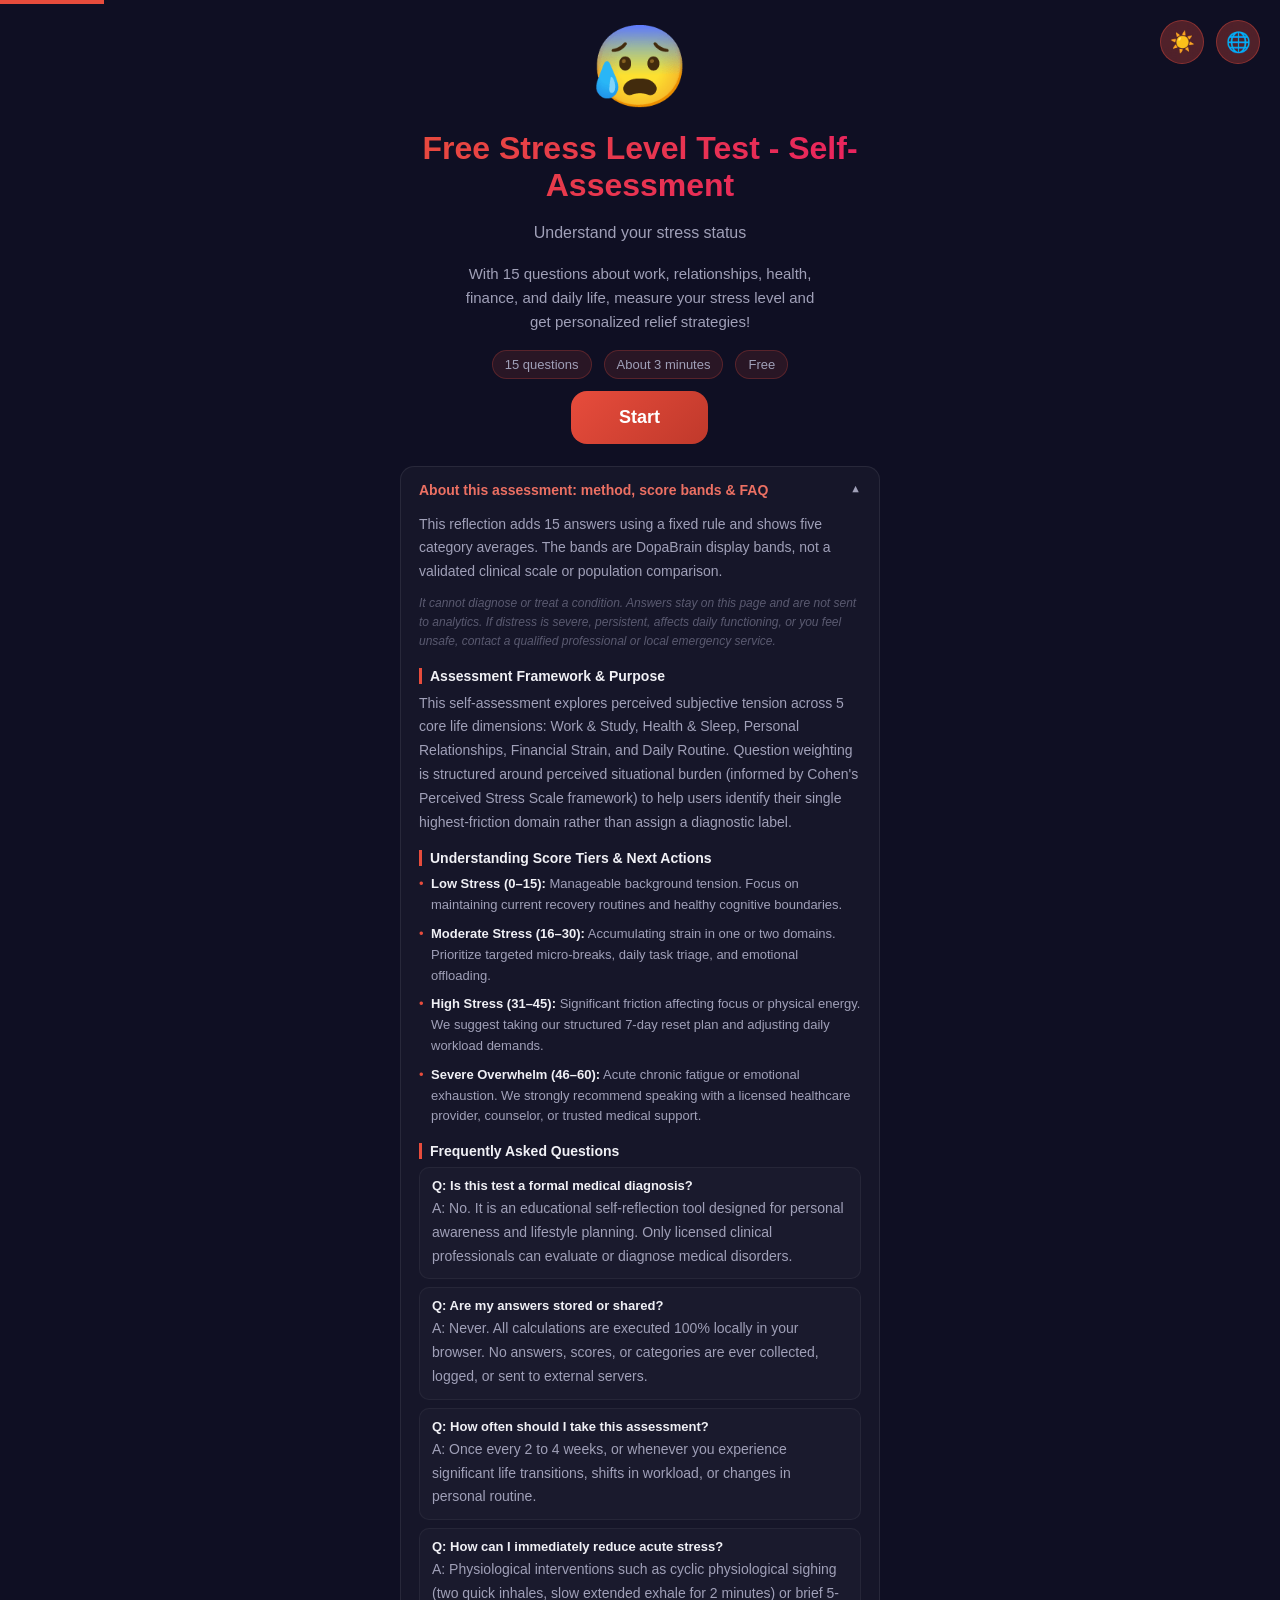
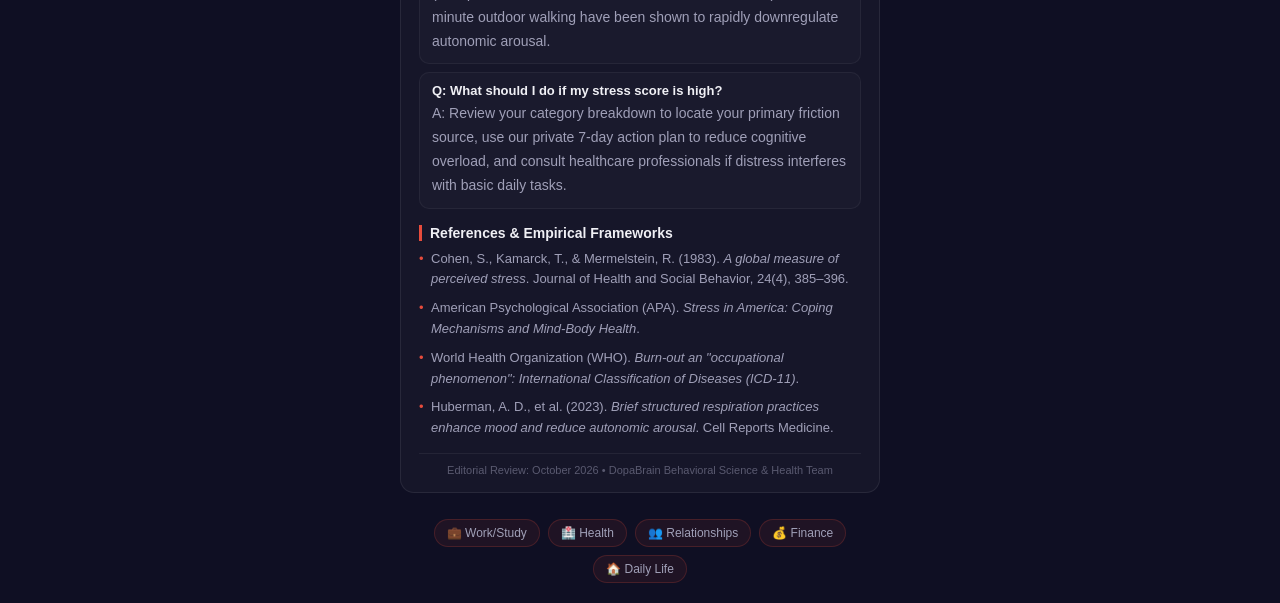
==== commit 64b445c0: "feat(recirculation): expand related tools grid with burnout matrix, 5-4-3-2-1 grounding & cognitive " ====
--- a/index.html
+++ b/index.html
@@ -99,7 +99,7 @@
             "availability": "https://schema.org/InStock"
         },
         "featureList": "15-question reflection, visible scoring rule, category summary, private seven-day action plan",
-        "dateModified": "2026-10-24"
+        "dateModified": "2026-10-25"
     }
     </script>
 
@@ -339,19 +339,27 @@
             <div class="related-tests">
               <h3 data-i18n="result.moreTests">Explore More Tests</h3>
               <div class="related-grid">
-                <a href="/future-self/" class="related-card" style="--card-color: #0ea5e9">
+                <a href="/portal/tools/burnout-stress-differential.html?source=stress_check_result" class="related-card" style="--card-color: #f43f5e">
+                  <span class="related-emoji">🔥</span>
+                  <span class="related-name" data-i18n="related.burnoutMatrix">Burnout vs Stress</span>
+                </a>
+                <a href="/portal/tools/grounding-exercise.html?source=stress_check_result" class="related-card" style="--card-color: #06b6d4">
+                  <span class="related-emoji">🌊</span>
+                  <span class="related-name" data-i18n="related.groundingTool">5-4-3-2-1 Grounding</span>
+                </a>
+                <a href="/future-self/?source=stress_check_result" class="related-card" style="--card-color: #0ea5e9">
                   <span class="related-emoji">🔮</span>
                   <span class="related-name" data-i18n="related.futureSelf">Future Self</span>
                 </a>
-                <a href="/hsp-test/" class="related-card" style="--card-color: #7c3aed">
+                <a href="/hsp-test/?source=stress_check_result" class="related-card" style="--card-color: #7c3aed">
                   <span class="related-emoji">🧠</span>
                   <span class="related-name" data-i18n="related.hspTest">HSP Test</span>
                 </a>
-                <a href="/stress-type/" class="related-card" style="--card-color: #f97316">
+                <a href="/portal/tools/cognitive-load-calculator.html?source=stress_check_result" class="related-card" style="--card-color: #8b5cf6">
                   <span class="related-emoji">⚡</span>
-                  <span class="related-name" data-i18n="related.stressType">Stress Type</span>
-                </a>
-                <a href="/attachment-style/" class="related-card" style="--card-color: #e879a0">
+                  <span class="related-name" data-i18n="related.cognitiveLoad">Cognitive Load Calc</span>
+                </a>
+                <a href="/attachment-style/?source=stress_check_result" class="related-card" style="--card-color: #e879a0">
                   <span class="related-emoji">💖</span>
                   <span class="related-name" data-i18n="related.attachmentStyle">Attachment Style</span>
                 </a>
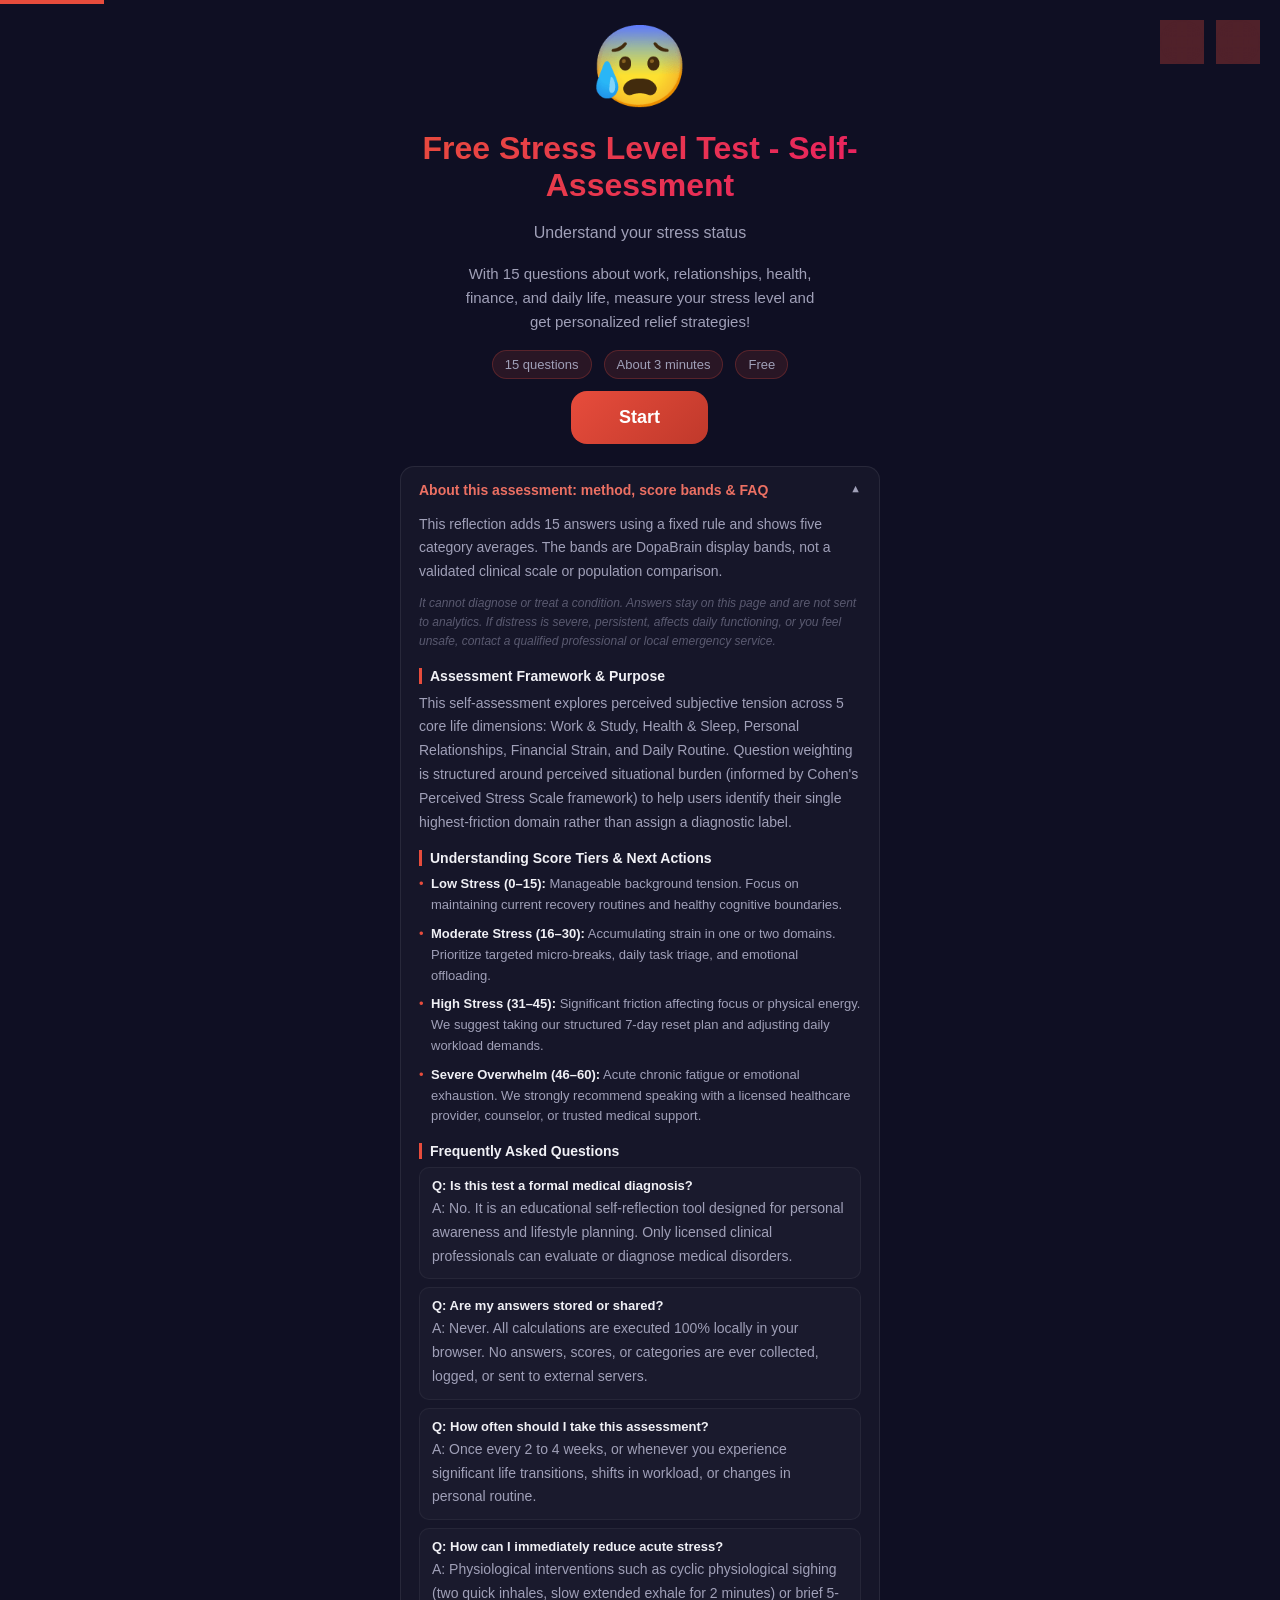
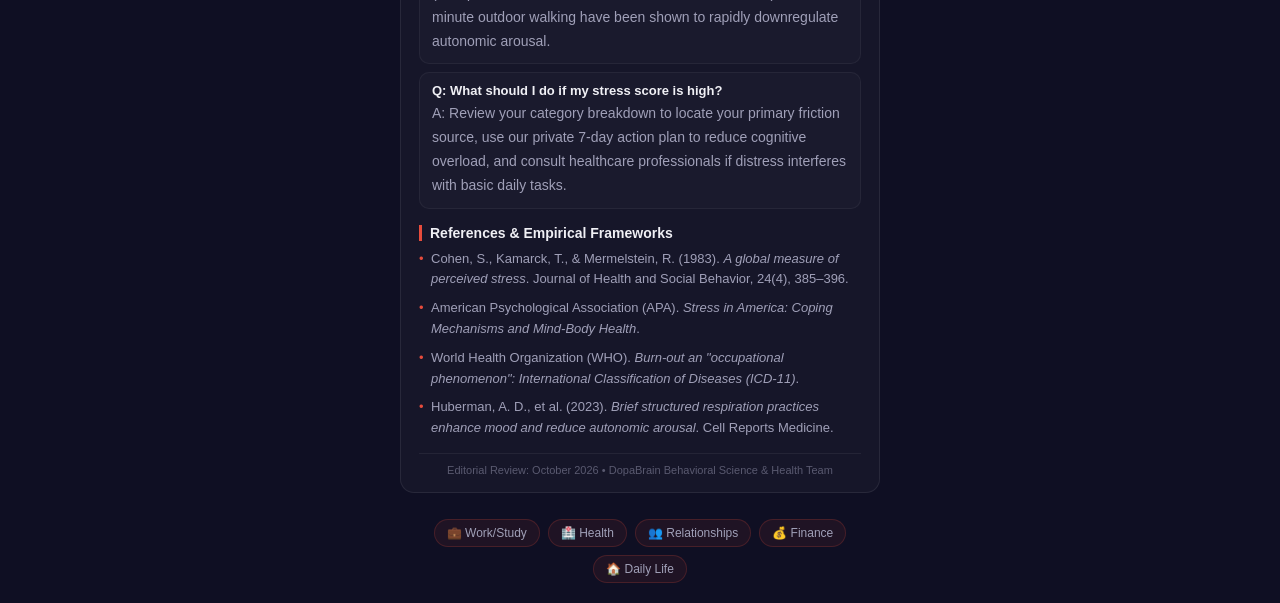
==== commit af22e9cb: "﻿feat(stress-check): add FAQPage schema and synchronize dateModified to 2026-10-27 - Add Schema.org " ====
--- a/index.html
+++ b/index.html
@@ -4,6 +4,7 @@
     <meta charset="UTF-8">
     <meta name="viewport" content="width=device-width, initial-scale=1.0">
     <meta name="robots" content="index, follow, max-image-preview:large">
+    <meta name="dateModified" content="2026-10-27">
 
     <!-- Resource hints for external domains -->
     <link rel="preconnect" href="https://www.googletagmanager.com">
@@ -99,7 +100,57 @@
             "availability": "https://schema.org/InStock"
         },
         "featureList": "15-question reflection, visible scoring rule, category summary, private seven-day action plan",
-        "dateModified": "2026-10-25"
+        "dateModified": "2026-10-27"
+    }
+    </script>
+
+    <!-- Schema.org - FAQPage -->
+    <script type="application/ld+json">
+    {
+        "@context": "https://schema.org",
+        "@type": "FAQPage",
+        "mainEntity": [
+            {
+                "@type": "Question",
+                "name": "Is this test a formal medical diagnosis?",
+                "acceptedAnswer": {
+                    "@type": "Answer",
+                    "text": "No. It is an educational self-reflection tool designed for personal awareness and lifestyle planning. Only licensed clinical professionals can evaluate or diagnose medical disorders."
+                }
+            },
+            {
+                "@type": "Question",
+                "name": "Are my answers stored or shared?",
+                "acceptedAnswer": {
+                    "@type": "Answer",
+                    "text": "Never. All calculations are executed 100% locally in your browser. No answers, scores, or categories are ever collected, logged, or sent to external servers."
+                }
+            },
+            {
+                "@type": "Question",
+                "name": "How often should I take this assessment?",
+                "acceptedAnswer": {
+                    "@type": "Answer",
+                    "text": "Once every 2 to 4 weeks, or whenever you experience significant life transitions, shifts in workload, or changes in personal routine."
+                }
+            },
+            {
+                "@type": "Question",
+                "name": "How can I immediately reduce acute stress?",
+                "acceptedAnswer": {
+                    "@type": "Answer",
+                    "text": "Physiological interventions such as cyclic physiological sighing (two quick inhales, slow extended exhale for 2 minutes) or brief 5-minute outdoor walking have been shown to rapidly downregulate autonomic arousal."
+                }
+            },
+            {
+                "@type": "Question",
+                "name": "What should I do if my stress score is high?",
+                "acceptedAnswer": {
+                    "@type": "Answer",
+                    "text": "Review your category breakdown to locate your primary friction source, use our private 7-day action plan to reduce cognitive overload, and consult healthcare professionals if distress interferes with basic daily tasks."
+                }
+            }
+        ]
     }
     </script>
 
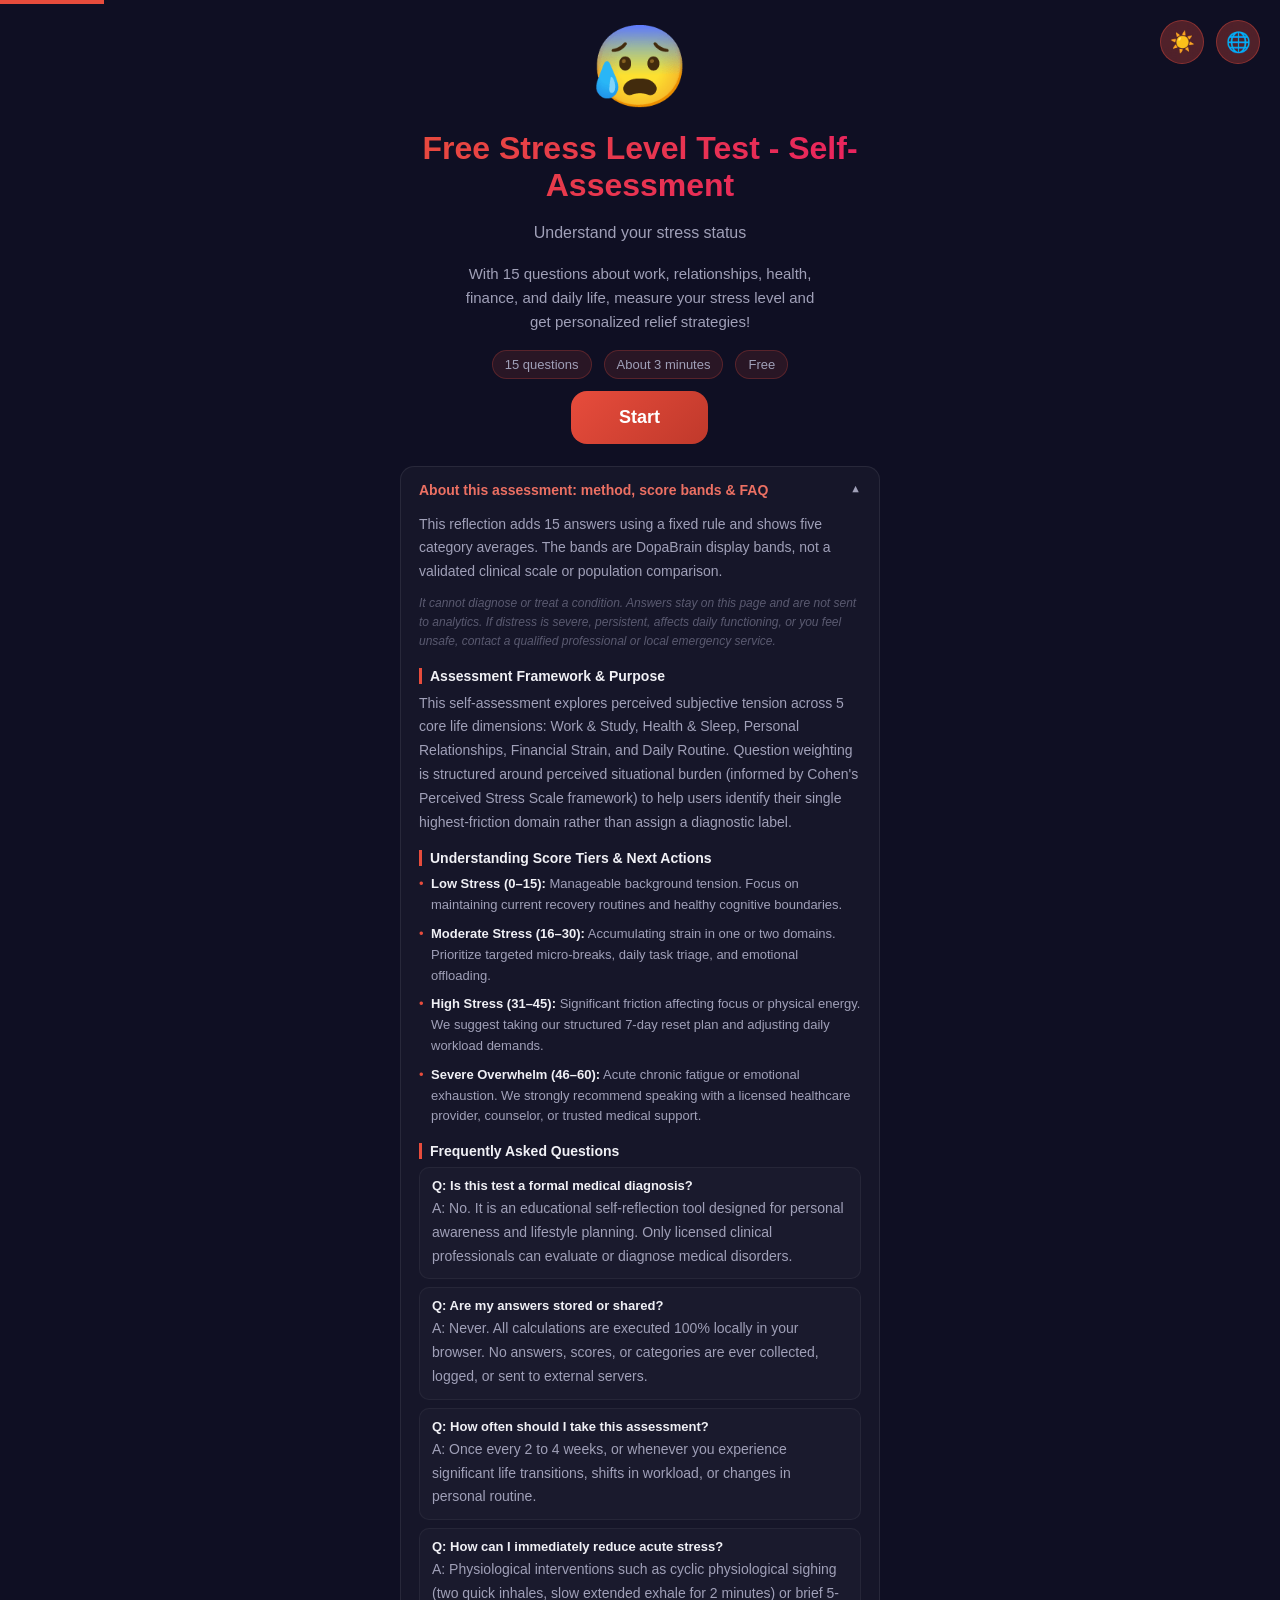
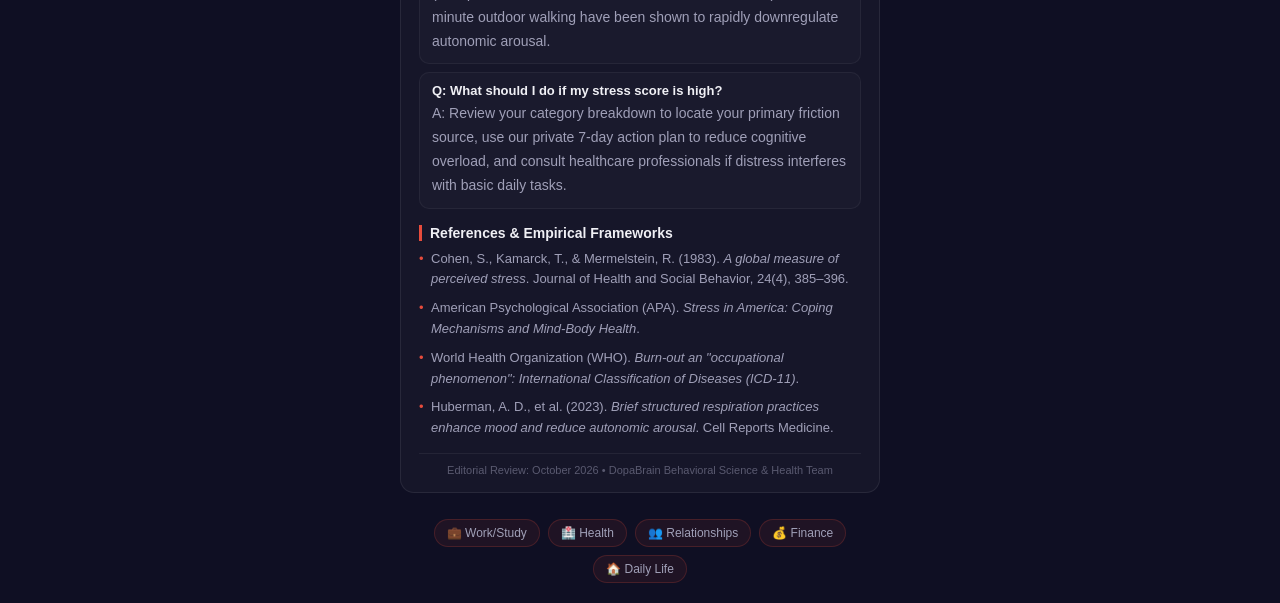
==== commit 039e9962: "chore(stress-check): update dateModified to 2026-11-07" ====
--- a/index.html
+++ b/index.html
@@ -4,7 +4,7 @@
     <meta charset="UTF-8">
     <meta name="viewport" content="width=device-width, initial-scale=1.0">
     <meta name="robots" content="index, follow, max-image-preview:large">
-    <meta name="dateModified" content="2026-10-27">
+    <meta name="dateModified" content="2026-11-07">
 
     <!-- Resource hints for external domains -->
     <link rel="preconnect" href="https://www.googletagmanager.com">
@@ -100,7 +100,7 @@
             "availability": "https://schema.org/InStock"
         },
         "featureList": "15-question reflection, visible scoring rule, category summary, private seven-day action plan",
-        "dateModified": "2026-10-27"
+        "dateModified": "2026-11-07"
     }
     </script>
 
